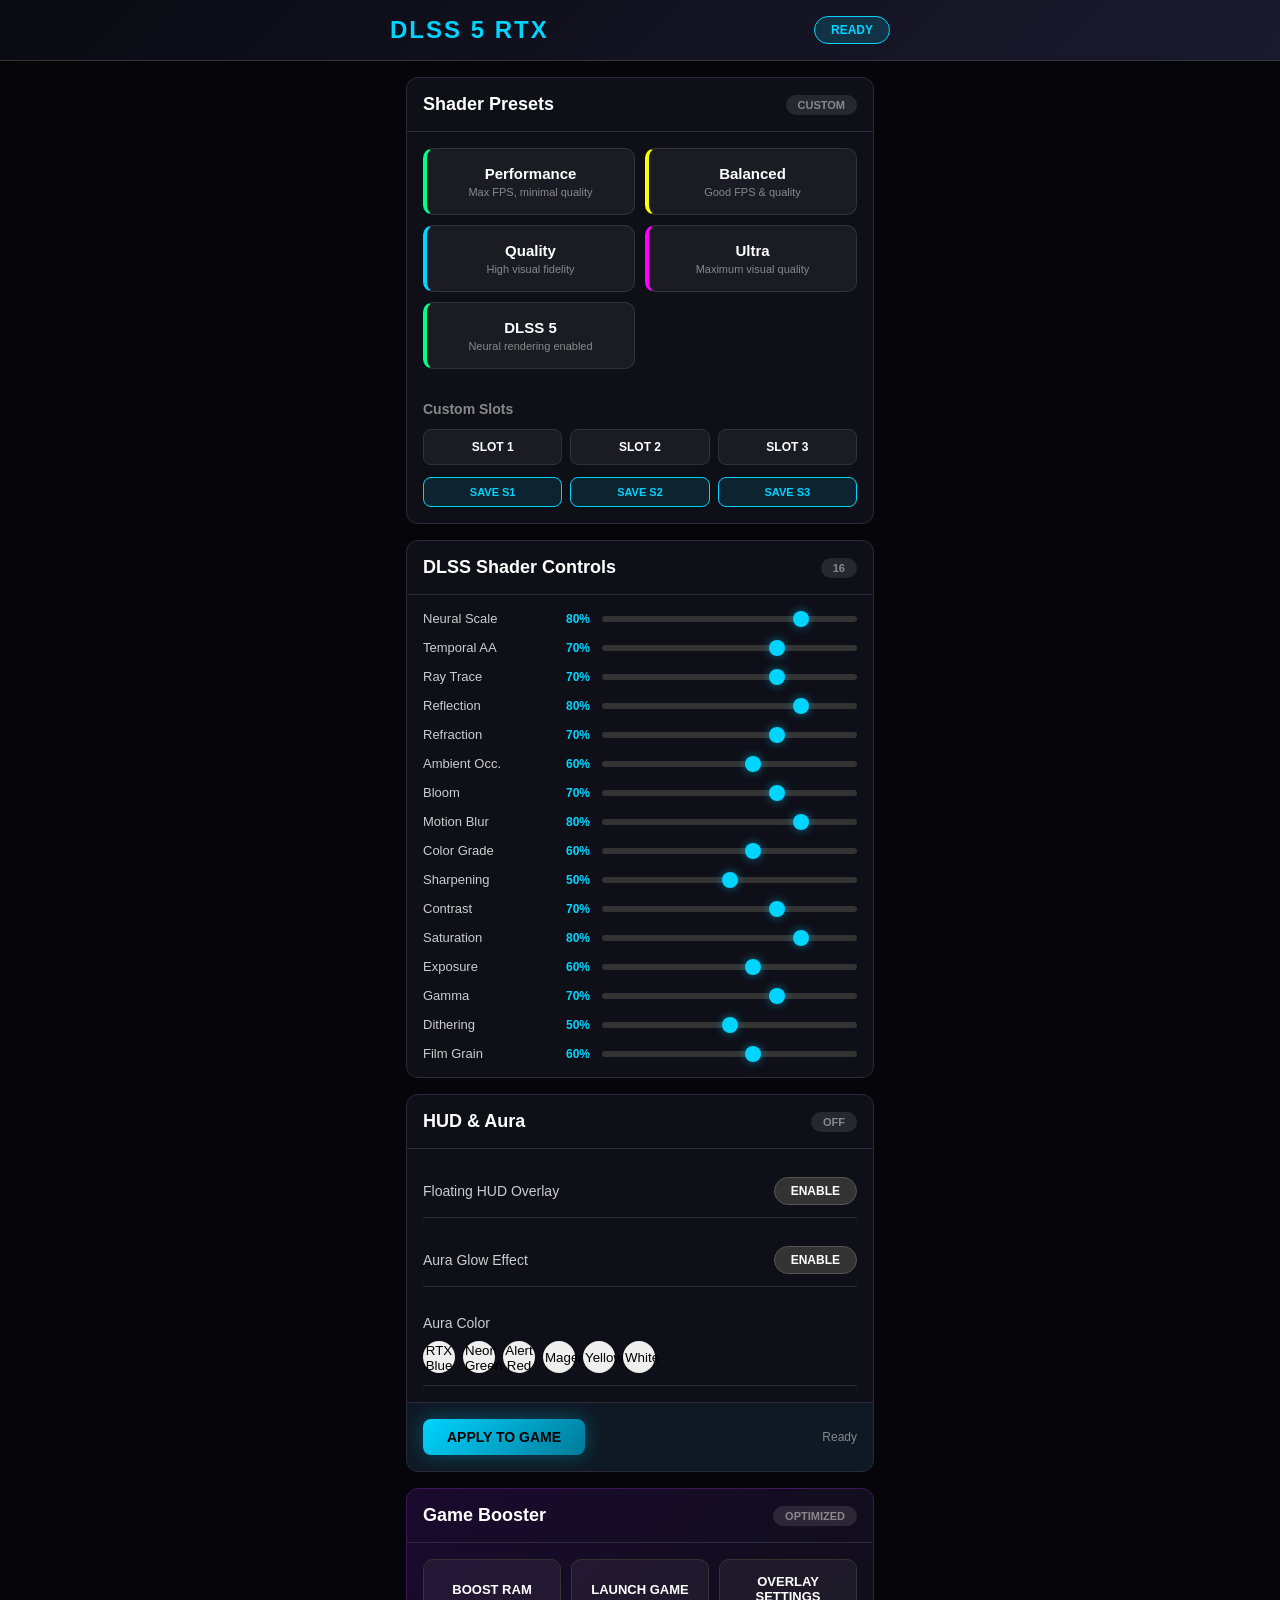
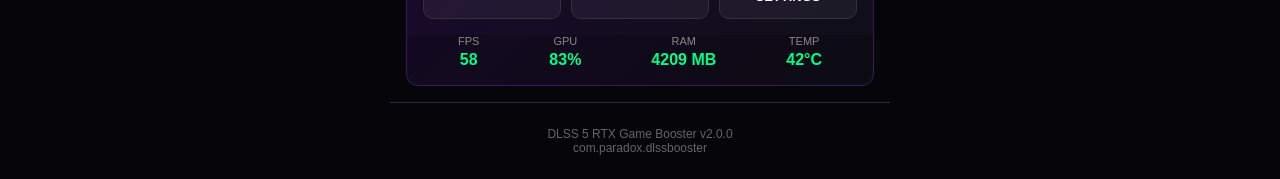
==== dlss-shader-studio/web/index.html @ cffba88e "fix: build both Game Booster and Shader Studio APKs - Rebuilt DLSS5-RTX-Game-Booster.apk with fixed " ====
<!DOCTYPE html>
<html lang="en">
<head>
    <meta charset="UTF-8">
    <meta name="viewport" content="width=device-width, initial-scale=1.0, maximum-scale=1.0, user-scalable=no">
    <title>DLSS 5 RTX Game Booster</title>
    <link rel="stylesheet" href="styles.css">
    <script src="shaders.js"></script>
    <script src="app.js"></script>
</head>
<body>
    <!-- Header -->
    <div class="header">
        <div class="header-content">
            <div class="logo">DLSS 5 RTX</div>
            <div class="status-chip" id="statusChip">READY</div>
        </div>
    </div>

    <!-- Main Content -->
    <div class="main-content">
        
        <!-- Shader Presets Section -->
        <section class="card">
            <div class="card-header">
                <h2>Shader Presets</h2>
                <span class="badge" id="presetBadge">CUSTOM</span>
            </div>
            <div class="preset-grid" id="presetGrid">
                <!-- Preset buttons injected by JS -->
            </div>
            <div class="custom-slots">
                <h3>Custom Slots</h3>
                <div class="slot-row">
                    <button class="slot-btn" onclick="loadCustomSlot(0)">SLOT 1</button>
                    <button class="slot-btn" onclick="loadCustomSlot(1)">SLOT 2</button>
                    <button class="slot-btn" onclick="loadCustomSlot(2)">SLOT 3</button>
                </div>
                <div class="save-row">
                    <button class="save-btn" onclick="saveCustomSlot(0)">SAVE S1</button>
                    <button class="save-btn" onclick="saveCustomSlot(1)">SAVE S2</button>
                    <button class="save-btn" onclick="saveCustomSlot(2)">SAVE S3</button>
                </div>
            </div>
        </section>

        <!-- Shader Sliders Section -->
        <section class="card">
            <div class="card-header">
                <h2>DLSS Shader Controls</h2>
                <span class="badge" id="shaderCountBadge">16</span>
            </div>
            <div class="slider-grid" id="sliderGrid">
                <!-- Slider controls injected by JS -->
            </div>
        </section>

        <!-- HUD & Aura Section -->
        <section class="card">
            <div class="card-header">
                <h2>HUD & Aura</h2>
                <span class="badge" id="hudBadge">OFF</span>
            </div>
            <div class="hud-controls">
                <div class="toggle-group">
                    <label class="toggle-label">Floating HUD Overlay</label>
                    <button class="toggle-btn" id="hudToggle" onclick="toggleHUD()">ENABLE</button>
                </div>
                <div class="toggle-group">
                    <label class="toggle-label">Aura Glow Effect</label>
                    <button class="toggle-btn" id="auraToggle" onclick="toggleAura()">ENABLE</button>
                </div>
                <div class="color-picker-group">
                    <label class="toggle-label">Aura Color</label>
                    <div class="color-row">
                        <button class="color-btn" onclick="setAuraColor('#00D4FF')">RTX Blue</button>
                        <button class="color-btn" onclick="setAuraColor('#00FF88')">Neon Green</button>
                        <button class="color-btn" onclick="setAuraColor('#FF4444')">Alert Red</button>
                        <button class="color-btn" onclick="setAuraColor('#FF00FF')">Magenta</button>
                        <button class="color-btn" onclick="setAuraColor('#FFFF00')">Yellow</button>
                        <button class="color-btn" onclick="setAuraColor('#FFFFFF')">White</button>
                    </div>
                </div>
                <div class="aura-preview" id="auraPreview">
                    <div class="aura-glow"></div>
                    <div class="hud-preview">DLSS 5 • RTX 5060</div>
                </div>
            </div>
            <div class="apply-bar" id="applyBar">
                <button class="apply-btn" onclick="applyToGame()">APPLY TO GAME</button>
                <span class="apply-status" id="applyStatus">Ready</span>
            </div>
        </section>

        <!-- Game Boost Section -->
        <section class="card boost-card">
            <div class="card-header">
                <h2>Game Booster</h2>
                <span class="badge" id="boostBadge">OPTIMIZED</span>
            </div>
            <div class="boost-controls">
                <button class="boost-btn" onclick="boostRAM()">BOOST RAM</button>
                <button class="boost-btn" onclick="launchGameSelector()">LAUNCH GAME</button>
                <button class="boost-btn" onclick="openOverlaySettings()">OVERLAY SETTINGS</button>
            </div>
            <div class="telemetry" id="telemetry">
                <div class="tel-item"><span class="tel-label">FPS</span><span class="tel-value" id="telFPS">--</span></div>
                <div class="tel-item"><span class="tel-label">GPU</span><span class="tel-value" id="telGPU">--</span></div>
                <div class="tel-item"><span class="tel-label">RAM</span><span class="tel-value" id="telRAM">--</span></div>
                <div class="tel-item"><span class="tel-label">TEMP</span><span class="tel-value" id="telTEMP">--</span></div>
            </div>
        </section>

    </div>

    <!-- Footer -->
    <div class="footer">
        <div>DLSS 5 RTX Game Booster v2.0.0</div>
        <div>com.paradox.dlssbooster</div>
    </div>

    <script>
        // Initialize on load
        window.addEventListener('DOMContentLoaded', () => {
            initPresets();
            initSliders();
            updateAuraPreview();
        });
    </script>
</body>
</html>
---- dlss-shader-studio/web/styles.css ----
/* ============================================================================
   DLSS 5 RTX Game Booster - Styles
   ============================================================================ */

* {
    margin: 0;
    padding: 0;
    box-sizing: border-box;
}

body {
    font-family: -apple-system, BlinkMacSystemFont, 'Segoe UI', Roboto, sans-serif;
    background: #05050a;
    color: #e0e0e0;
    min-height: 100vh;
    overflow-x: hidden;
}

/* Header */
.header {
    background: linear-gradient(135deg, #0a0a12 0%, #1a1a2e 100%);
    padding: 16px;
    border-bottom: 1px solid #333;
}

.header-content {
    display: flex;
    justify-content: space-between;
    align-items: center;
    max-width: 500px;
    margin: 0 auto;
}

.logo {
    font-size: 24px;
    font-weight: 800;
    color: #00D4FF;
    letter-spacing: 2px;
    text-transform: uppercase;
}

.status-chip {
    padding: 6px 16px;
    background: rgba(0, 212, 255, 0.15);
    border: 1px solid #00D4FF;
    color: #00D4FF;
    border-radius: 20px;
    font-size: 12px;
    font-weight: 600;
}

/* Main Content */
.main-content {
    max-width: 500px;
    margin: 0 auto;
    padding: 16px;
    display: flex;
    flex-direction: column;
    gap: 16px;
}

/* Cards */
.card {
    background: #0f0f18;
    border: 1px solid #2a2a3a;
    border-radius: 12px;
    overflow: hidden;
}

.card-header {
    display: flex;
    justify-content: space-between;
    align-items: center;
    padding: 16px;
    border-bottom: 1px solid #2a2a3a;
}

.card-header h2 {
    font-size: 18px;
    font-weight: 700;
    color: #fff;
}

.badge {
    padding: 4px 12px;
    background: rgba(255, 255, 255, 0.1);
    border-radius: 12px;
    font-size: 11px;
    font-weight: 600;
    color: #888;
}

/* Preset Grid */
.preset-grid {
    display: grid;
    grid-template-columns: repeat(2, 1fr);
    gap: 10px;
    padding: 16px;
}

.preset-btn {
    display: flex;
    flex-direction: column;
    justify-content: center;
    align-items: center;
    padding: 16px 12px;
    background: rgba(255, 255, 255, 0.05);
    border: 1px solid #333;
    border-radius: 10px;
    color: #fff;
    cursor: pointer;
    transition: all 0.2s;
}

.preset-btn:hover {
    background: rgba(0, 212, 255, 0.15);
    border-color: #00D4FF;
    transform: translateY(-2px);
}

.preset-name {
    font-weight: 700;
    font-size: 15px;
    margin-bottom: 4px;
}

.preset-desc {
    font-size: 11px;
    color: #888;
}

/* Custom Slots */
.custom-slots {
    padding: 16px;
}

.custom-slots h3 {
    font-size: 14px;
    color: #888;
    margin-bottom: 12px;
}

.slot-row {
    display: flex;
    gap: 8px;
    margin-bottom: 12px;
}

.slot-btn {
    flex: 1;
    padding: 10px;
    background: rgba(255, 255, 255, 0.05);
    border: 1px solid #333;
    border-radius: 8px;
    color: #fff;
    font-size: 12px;
    font-weight: 600;
    cursor: pointer;
}

.slot-btn:hover {
    background: rgba(255, 215, 0, 0.15);
    border-color: #FFD700;
}

.save-row {
    display: flex;
    gap: 8px;
}

.save-btn {
    flex: 1;
    padding: 8px;
    background: rgba(0, 212, 255, 0.1);
    border: 1px solid #00D4FF;
    border-radius: 8px;
    color: #00D4FF;
    font-size: 11px;
    font-weight: 600;
    cursor: pointer;
}

.save-btn:hover {
    background: rgba(0, 212, 255, 0.25);
}

/* Slider Grid */
.slider-grid {
    padding: 16px;
    display: flex;
    flex-direction: column;
    gap: 14px;
}

.slider-item {
    display: flex;
    justify-content: space-between;
    align-items: center;
    gap: 12px;
}

.slider-label {
    font-size: 13px;
    color: #ccc;
    min-width: 120px;
}

.slider-value {
    font-size: 12px;
    color: #00D4FF;
    font-weight: 600;
    min-width: 35px;
    text-align: right;
}

.slider-range {
    flex: 1;
    height: 6px;
    border-radius: 3px;
    background: #333;
    outline: none;
    -webkit-appearance: none;
}

.slider-range::-webkit-slider-thumb {
    -webkit-appearance: none;
    width: 16px;
    height: 16px;
    border-radius: 50%;
    background: #00D4FF;
    cursor: pointer;
    box-shadow: 0 0 10px rgba(0, 212, 255, 0.5);
}

.slider-range::-moz-range-thumb {
    width: 16px;
    height: 16px;
    border-radius: 50%;
    background: #00D4FF;
    cursor: pointer;
}

/* HUD & Aura Controls */
.hud-controls {
    padding: 16px;
    display: flex;
    flex-direction: column;
    gap: 16px;
}

.toggle-group {
    display: flex;
    justify-content: space-between;
    align-items: center;
    padding: 12px 0;
    border-bottom: 1px solid #2a2a3a;
}

.toggle-label {
    font-size: 14px;
    color: #ccc;
}

.toggle-btn {
    padding: 6px 16px;
    background: #333;
    border: 1px solid #555;
    border-radius: 20px;
    color: #fff;
    font-size: 12px;
    font-weight: 600;
    cursor: pointer;
}

.toggle-btn:hover {
    border-color: #00D4FF;
}

.color-picker-group {
    display: flex;
    flex-direction: column;
    gap: 10px;
    padding: 12px 0;
    border-bottom: 1px solid #2a2a3a;
}

.color-row {
    display: flex;
    gap: 8px;
    flex-wrap: wrap;
}

.color-btn {
    width: 32px;
    height: 32px;
    border-radius: 50%;
    border: 2px solid transparent;
    cursor: pointer;
}

.color-btn:hover {
    transform: scale(1.1);
}

.aura-preview {
    margin-top: 16px;
    padding: 20px;
    background: rgba(0, 0, 0, 0.3);
    border-radius: 12px;
    text-align: center;
    display: none;
}

.aura-glow {
    width: 60px;
    height: 60px;
    border-radius: 50%;
    margin: 0 auto 12px;
    background: #00D4FF;
    box-shadow: 0 0 30px #00D4FF;
}

.hud-preview {
    font-size: 12px;
    font-weight: 700;
    color: #00D4FF;
    letter-spacing: 1px;
    text-shadow: 0 0 10px #00D4FF;
}

/* Apply Bar */
.apply-bar {
    padding: 16px;
    background: rgba(0, 212, 255, 0.05);
    border-top: 1px solid #2a2a3a;
    display: flex;
    justify-content: space-between;
    align-items: center;
}

.apply-btn {
    padding: 10px 24px;
    background: linear-gradient(135deg, #00D4FF 0%, #007A99 100%);
    border: none;
    border-radius: 8px;
    color: #000;
    font-size: 14px;
    font-weight: 700;
    cursor: pointer;
    box-shadow: 0 0 20px rgba(0, 212, 255, 0.3);
}

.apply-btn:hover {
    box-shadow: 0 0 30px rgba(0, 212, 255, 0.5);
    transform: translateY(-1px);
}

.apply-status {
    font-size: 12px;
    color: #888;
}

/* Boost Card */
.boost-card {
    background: linear-gradient(135deg, #1a0a2e 0%, #0f0f18 100%);
    border-color: #3a1a5a;
}

.boost-controls {
    display: flex;
    gap: 10px;
    padding: 16px;
    flex-wrap: wrap;
}

.boost-btn {
    flex: 1;
    min-width: 120px;
    padding: 14px;
    background: rgba(255, 255, 255, 0.05);
    border: 1px solid #333;
    border-radius: 10px;
    color: #fff;
    font-size: 13px;
    font-weight: 600;
    cursor: pointer;
    transition: all 0.2s;
}

.boost-btn:hover {
    background: rgba(255, 68, 68, 0.15);
    border-color: #FF4444;
    transform: translateY(-2px);
}

.boost-btn:nth-child(1):hover {
    border-color: #00D4FF;
    background: rgba(0, 212, 255, 0.15);
}

.telemetry {
    padding: 0 16px 16px;
    display: flex;
    justify-content: space-around;
    background: rgba(0, 0, 0, 0.2);
    border-radius: 0 0 12px 12px;
}

.tel-item {
    text-align: center;
}

.tel-label {
    font-size: 11px;
    color: #888;
    display: block;
    margin-bottom: 4px;
}

.tel-value {
    font-size: 16px;
    font-weight: 700;
    color: #00FF88;
}

/* Game Selector Modal */
.game-selector-modal {
    position: fixed;
    top: 0;
    left: 0;
    width: 100%;
    height: 100%;
    background: rgba(0, 0, 0, 0.8);
    display: flex;
    justify-content: center;
    align-items: center;
    z-index: 1000;
}

.modal-content {
    background: #0f0f18;
    border: 1px solid #333;
    border-radius: 16px;
    padding: 24px;
    width: 90%;
    max-width: 400px;
}

.modal-content h3 {
    color: #fff;
    margin-bottom: 16px;
    font-size: 18px;
}

.game-list {
    display: flex;
    flex-direction: column;
    gap: 10px;
    margin-bottom: 16px;
}

.game-btn {
    padding: 14px;
    background: rgba(255, 255, 255, 0.05);
    border: 1px solid #333;
    border-radius: 10px;
    color: #fff;
    font-size: 14px;
    cursor: pointer;
    text-align: left;
}

.game-btn:hover {
    background: rgba(0, 212, 255, 0.15);
    border-color: #00D4FF;
}

.close-btn {
    width: 100%;
    padding: 12px;
    background: #333;
    border: none;
    border-radius: 8px;
    color: #fff;
    font-weight: 600;
    cursor: pointer;
}

.close-btn:hover {
    background: #555;
}

/* Toast */
.toast {
    position: fixed;
    bottom: 30px;
    left: 50%;
    transform: translateX(-50%);
    background: rgba(0, 0, 0, 0.9);
    color: #fff;
    padding: 10px 20px;
    border-radius: 24px;
    font-size: 13px;
    font-weight: 600;
    opacity: 0;
    transition: opacity 0.3s;
    z-index: 2000;
    border: 1px solid #333;
}

.toast.show {
    opacity: 1;
}

/* Footer */
.footer {
    text-align: center;
    padding: 24px;
    color: #666;
    font-size: 12px;
    border-top: 1px solid #2a2a3a;
    max-width: 500px;
    margin: 0 auto;
}

/* Scrollbar */
::-webkit-scrollbar {
    width: 6px;
}

::-webkit-scrollbar-track {
    background: #0a0a12;
}

::-webkit-scrollbar-thumb {
    background: #333;
    border-radius: 3px;
}

::-webkit-scrollbar-thumb:hover {
    background: #00D4FF;
}
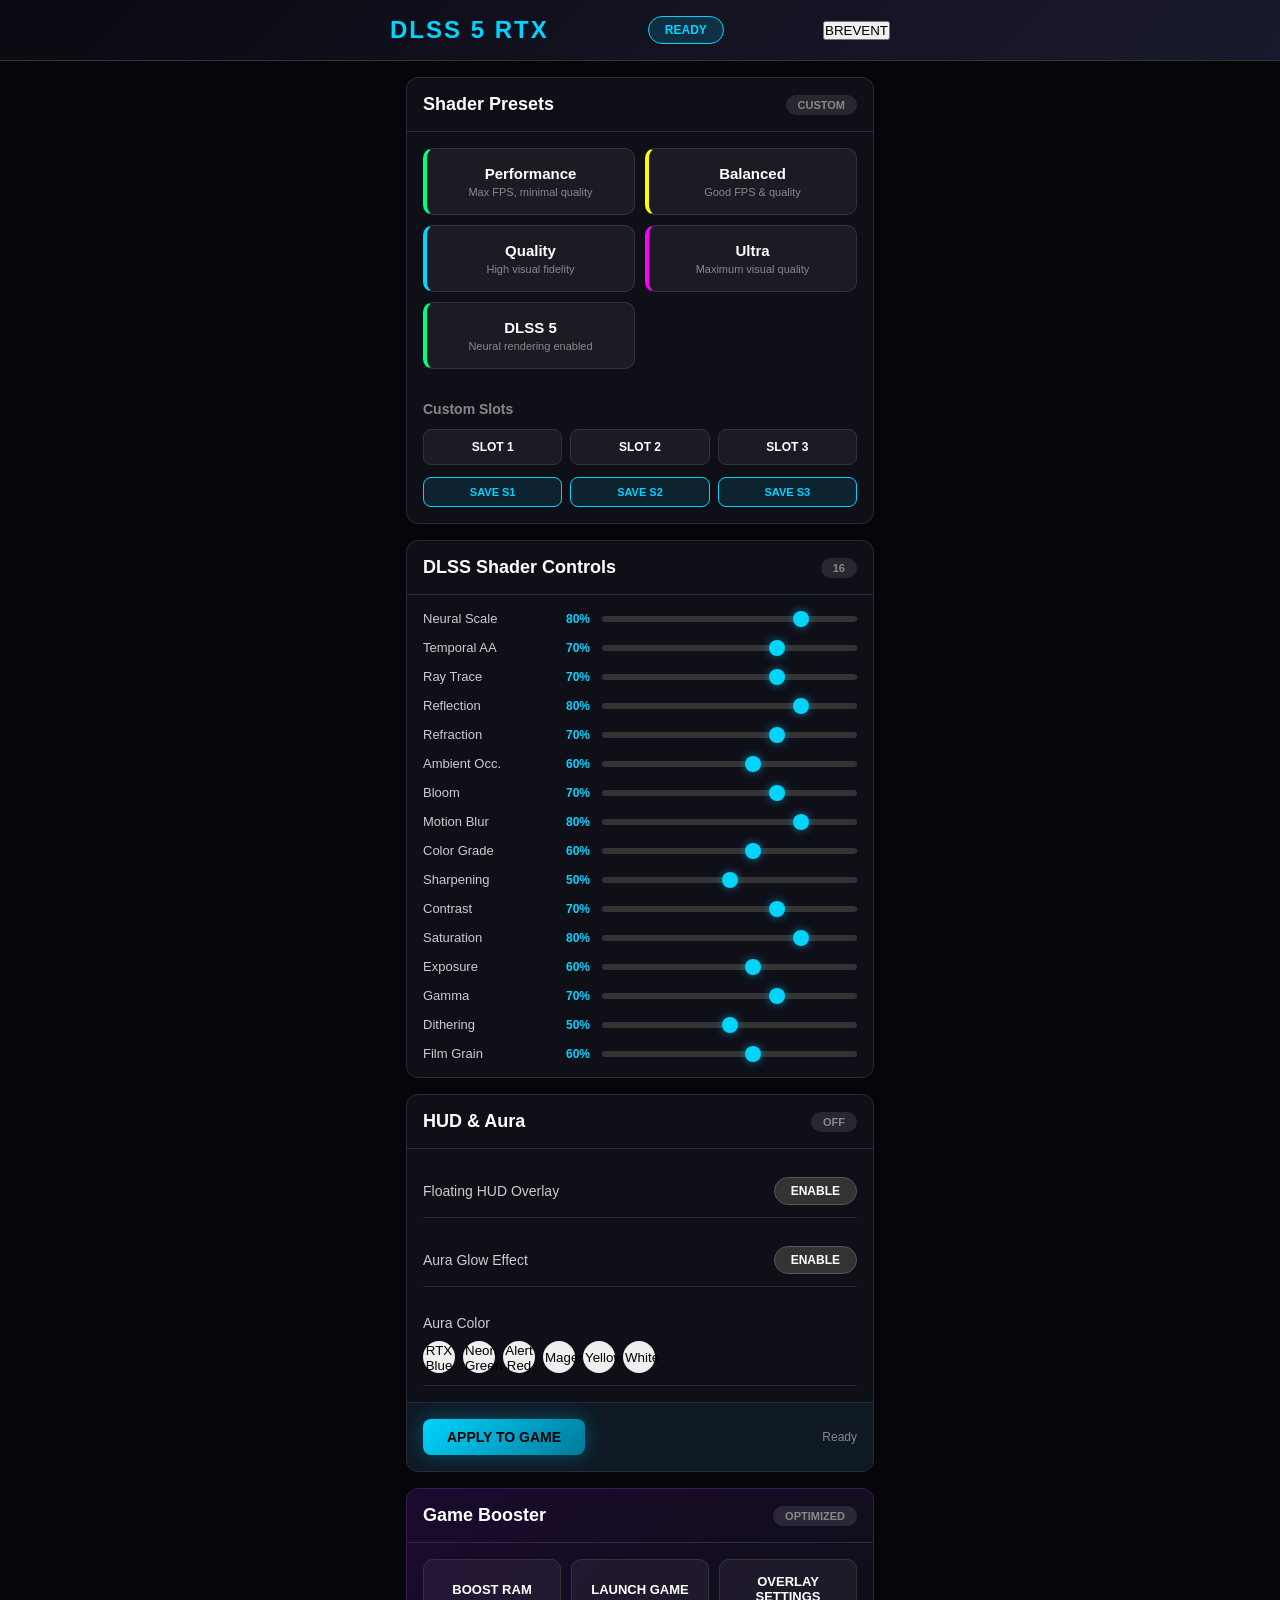
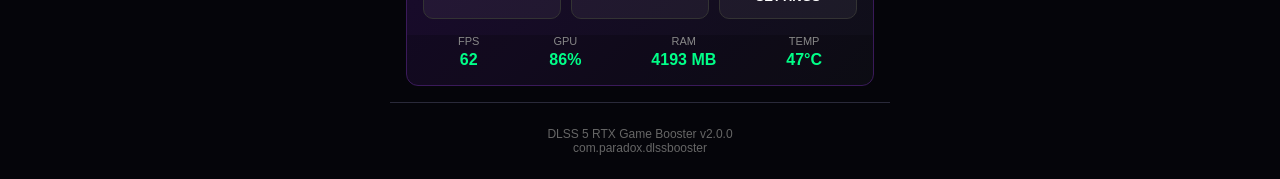
==== commit 198c7f11: "Add Brevent UI button + Wake Lock + Foreground Service fix - Add BREVENT button to UI that calls __D" ====
--- a/dlss-shader-studio/web/index.html
+++ b/dlss-shader-studio/web/index.html
@@ -12,8 +12,9 @@
     <!-- Header -->
     <div class="header">
         <div class="header-content">
-            <div class="logo">DLSS 5 RTX</div>
-            <div class="status-chip" id="statusChip">READY</div>
+<div class="logo">DLSS 5 RTX</div>
+        <div class="status-chip" id="statusChip">READY</div>
+        <button class="brevent-btn" onclick="checkBrevent()" title="Check Brevent ADB">BREVENT</button>
         </div>
     </div>
 
